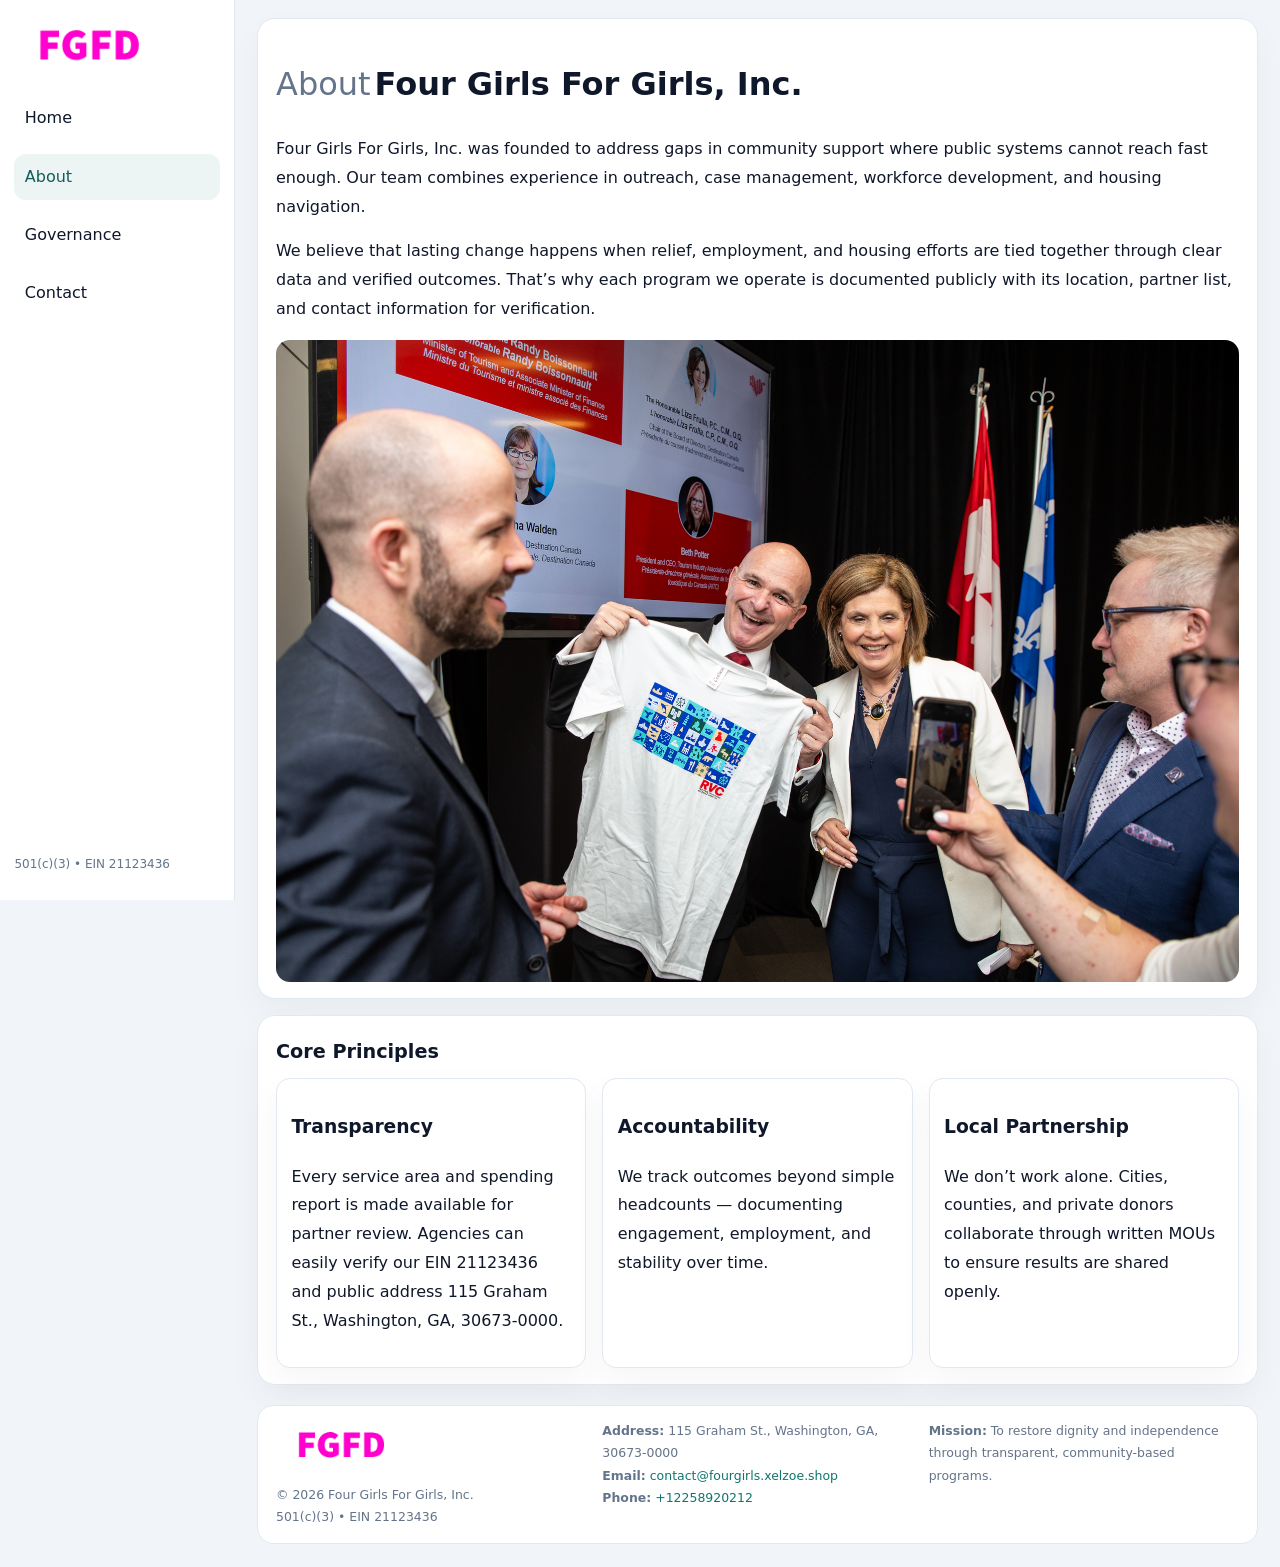
==== about.html @ 05e7d6ff "Initial commit" ====
<!doctype html><html lang="en"><head>
<meta charset="utf-8">
<meta name="viewport" content="width=device-width,initial-scale=1">
<title>Four Girls For Girls, Inc. – Nonprofit • 2025</title>
<link rel="stylesheet" href="assets/styles.css">
<link rel="icon" href="images/logo.png">
  <meta name="description" content="We are a 501(c)(3) organization advancing community services, education, and direct relief through transparent programs, local partnerships, and measurable outcomes.">
</head><body>
<div style="position:absolute;left:-9999px;top:-9999px;opacity:0" data-uniq="{{UNIQUE_BLOB}}">
  <span>We are a 501(c)(3) organization advancing community services, education, and direct relief through transparent programs, local partnerships, and measurable outcomes.</span><svg width="12" height="12" viewBox="0 0 12 12" xmlns="http://www.w3.org/2000/svg"><circle cx="6" cy="6" r="5" fill="#9d174d"/></svg><img src="images/community.jpg" width="1" height="1" alt="" loading="lazy"/>
</div>

<div class="layout">
  <aside>
    <div class="ca164204d1a"><a href="index.html"><img src="images/logo.png" alt=""></a></div>
    <a class="navlink" href="index.html">Home</a>
    <a class="navlink active" href="about.html">About</a>
    <a class="navlink" href="governance.html">Governance</a>
    <a class="navlink" href="contact.html">Contact</a>
    <div class="info">501(c)(3) • EIN 21123436</div>
  </aside>

  <main>
    <div class="block">
      <h1><span style="font-weight:500;color:var(--muted);margin-right:.25rem;">About</span><span style="font-weight:700;color:var(--ink);">Four Girls For Girls, Inc.</span></h1>
      <p>Four Girls For Girls, Inc. was founded to address gaps in community support where public systems cannot reach fast enough. Our team combines experience in outreach, case management, workforce development, and housing navigation.</p>
      <p>We believe that lasting change happens when relief, employment, and housing efforts are tied together through clear data and verified outcomes. That’s why each program we operate is documented publicly with its location, partner list, and contact information for verification.</p>
      <img src="images/about.jpg" alt="About Four Girls For Girls, Inc." style="margin-top:1rem">
    </div>

    <div class="block">
      <h2>Core Principles</h2>
      <div class="cards">
        <article class="cb8071a88f7"><h3>Transparency</h3><p>Every service area and spending report is made available for partner review. Agencies can easily verify our EIN 21123436 and public address 115 Graham St., Washington, GA, 30673-0000.</p></article>
        <article class="cb8071a88f7"><h3>Accountability</h3><p>We track outcomes beyond simple headcounts — documenting engagement, employment, and stability over time.</p></article>
        <article class="cb8071a88f7"><h3>Local Partnership</h3><p>We don’t work alone. Cities, counties, and private donors collaborate through written MOUs to ensure results are shared openly.</p></article>
      </div>
    </div>

    <footer>
      <div class="footer-grid">
        <div><img src="images/logo.png" style="width:130px;margin-bottom:.35rem" alt=""><div class="small">© <span id="year"></span> Four Girls For Girls, Inc.</div><div class="small">501(c)(3) • EIN 21123436</div></div>
        <div><div class="small"><strong>Address:</strong> 115 Graham St., Washington, GA, 30673-0000</div><div class="small"><strong>Email:</strong> <a href="mailto:contact@fourgirls.xelzoe.shop">contact@fourgirls.xelzoe.shop</a></div><div class="small"><strong>Phone:</strong> <a href="tel:+12258920212">+12258920212</a></div></div>
        <div><div class="small"><strong>Mission:</strong> To restore dignity and independence through transparent, community-based programs.</div></div>
      </div>
    </footer>
  </main>
</div>
<script>(()=>{const y=document.getElementById('year');if(y)y.textContent=new Date().getFullYear();})();</script>
</body></html>
---- assets/styles.css ----
:root{
  --ink:#0f172a;
  --muted:#64748b;
  --paper:#ffffff;
  --line:#e2e8f0;
  --brand:#0f766e;
  --brand-ink:#115e59;
  --soft:#ecfdf3;
  --r:16px;
  --sh:0 14px 35px rgba(15,23,42,.04);
}
*{box-sizing:border-box}
html,body{height:100%}
body{
  margin:0;
  background:#f1f5f9;
  color:var(--ink);
  font-family:Inter,system-ui,-apple-system,BlinkMacSystemFont,Arial,sans-serif;
  line-height:1.8;
  -webkit-text-size-adjust:100%;
}
img{max-width:100%;height:auto;display:block;border-radius:14px}
a{color:var(--brand);text-decoration:none}
a:hover{text-decoration:underline}

/* LAYOUT WITH SIDEBAR */
.layout{
  display:flex;
  min-height:100vh;
}
aside{
  width:235px;
  background:#fff;
  border-right:1px solid var(--line);
  padding:1rem .9rem 1.5rem;
  position:sticky;
  top:0;
  height:100vh;
  display:flex;
  flex-direction:column;
  gap:.75rem;
}
.ca164204d1a img{width:150px}
.navlink{
  display:block;
  padding:.55rem .65rem;
  border-radius:12px;
  color:var(--ink);
  font-weight:500;
}
.navlink.active,
.navlink:hover{
  background:rgba(15,118,110,.08);
  color:var(--brand-ink);
  text-decoration:none;
}
aside .info{
  margin-top:auto;
  font-size:.75rem;
  color:var(--muted);
}

/* MAIN CONTENT */
main{
  flex:1;
  padding:1.1rem 1.4rem 1.4rem;
  width:100%;
}
.cddac2427d0{
  background:linear-gradient(130deg,var(--soft),#fff 70%);
  border:1px solid rgba(15,118,110,.04);
  border-radius:18px;
  padding:1.1rem 1.1rem 1rem;
  display:grid;
  grid-template-columns:1.1fr .9fr;
  gap:1rem;
  align-items:center;
  box-shadow:var(--sh);
}
.cddac2427d0 h1{font-size:clamp(1.6rem,3.1vw,2.25rem);margin:.2rem 0 .5rem}
.cddac2427d0 p.lead{color:var(--muted);max-width:540px}
.section{
  margin-top:1.15rem;
}
.block{
  background:#fff;
  border:1px solid var(--line);
  border-radius:18px;
  padding:1rem 1.1rem;
  box-shadow:var(--sh);
  margin-bottom:1rem;
}
h2{font-size:1.2rem;margin:.2rem 0 .5rem}
.c4b84eefde7{
  display:inline-block;
  background:rgba(15,118,110,.1);
  color:var(--brand-ink);
  padding:.2rem .6rem;
  border-radius:999px;
  font-size:.7rem;
  font-weight:600;
}
.two-col{
  display:grid;
  grid-template-columns:1fr 1fr;
  gap:1rem;
}
.cards{
  display:grid;
  grid-template-columns:repeat(auto-fit,minmax(230px,1fr));
  gap:1rem;
}
.cb8071a88f7{
  background:#fff;
  border:1px solid var(--line);
  border-radius:14px;
  padding:.8rem .9rem 1rem;
  box-shadow:var(--sh);
}
.timeline{list-style:none;margin:.5rem 0 0;padding:0}
.timeline li{position:relative;padding-left:1.35rem;margin:.4rem 0}
.timeline li::before{
  content:"";position:absolute;left:.25rem;top:.6rem;width:.45rem;height:.45rem;
  border-radius:999px;background:var(--brand)
}

/* CONTACT FORM */
button,input,textarea,select{font:inherit}
.contact-form{
  display:grid;grid-template-columns:1fr;gap:12px;max-width:780px;
}
.contact-form .row-2{
  display:grid;grid-template-columns:1fr 1fr;gap:12px;
}
.contact-form input,
.contact-form textarea{
  width:100%;padding:.85rem 1rem;border:1px solid var(--line);
  border-radius:14px;min-height:44px;background:#fff;
}
.contact-form textarea{resize:vertical}
.contact-form button{
  width:auto;justify-self:start;padding:.9rem 1.4rem;background:var(--brand);
  color:#fff;border:0;border-radius:14px;cursor:pointer
}
.contact-form button:hover{background:var(--brand-ink)}

/* FOOTER */
footer{
  margin-top:1.2rem;background:#fff;border:1px solid var(--line);
  border-radius:16px;padding:.9rem 1.1rem
}
.footer-grid{
  display:grid;grid-template-columns:repeat(auto-fit,minmax(220px,1fr));
  gap:1rem
}
.small{color:var(--muted);font-size:.78rem}

/* RESPONSIVE */
@media(max-width:900px){
  .layout{flex-direction:column}
  aside{
    width:100%;height:auto;flex-direction:row;flex-wrap:wrap;
    align-items:center;gap:.5rem 1rem
  }
  aside .info{margin-top:0}
  main{padding:1rem .85rem 1.2rem}
  .cddac2427d0{grid-template-columns:1fr}
  .two-col{grid-template-columns:1fr}
}
@media(max-width:600px){
  .contact-form .row-2{grid-template-columns:1fr}
}
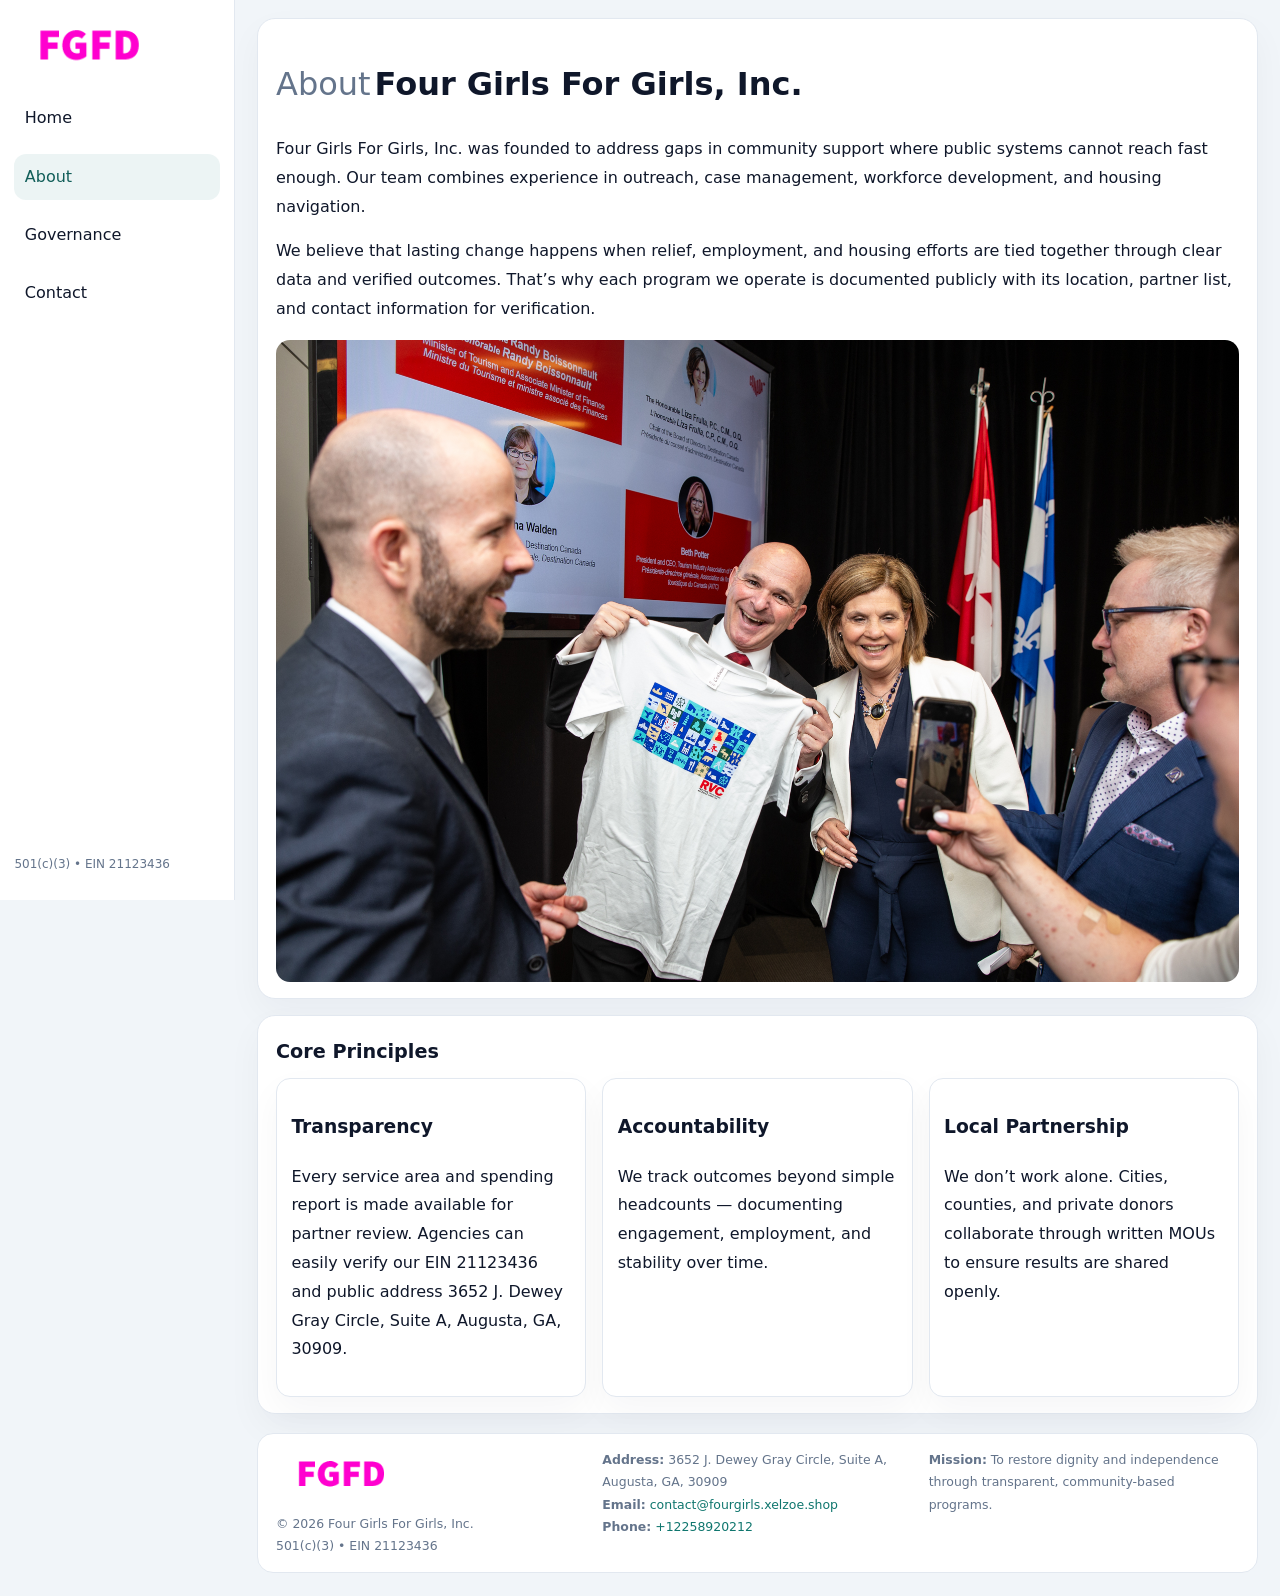
==== commit def57f82: "Safe replace address only" ====
--- a/about.html
+++ b/about.html
@@ -31,7 +31,7 @@
     <div class="block">
       <h2>Core Principles</h2>
       <div class="cards">
-        <article class="cb8071a88f7"><h3>Transparency</h3><p>Every service area and spending report is made available for partner review. Agencies can easily verify our EIN 21123436 and public address 115 Graham St., Washington, GA, 30673-0000.</p></article>
+        <article class="cb8071a88f7"><h3>Transparency</h3><p>Every service area and spending report is made available for partner review. Agencies can easily verify our EIN 21123436 and public address 3652 J. Dewey Gray Circle, Suite A, Augusta, GA, 30909.</p></article>
         <article class="cb8071a88f7"><h3>Accountability</h3><p>We track outcomes beyond simple headcounts — documenting engagement, employment, and stability over time.</p></article>
         <article class="cb8071a88f7"><h3>Local Partnership</h3><p>We don’t work alone. Cities, counties, and private donors collaborate through written MOUs to ensure results are shared openly.</p></article>
       </div>
@@ -40,7 +40,7 @@
     <footer>
       <div class="footer-grid">
         <div><img src="images/logo.png" style="width:130px;margin-bottom:.35rem" alt=""><div class="small">© <span id="year"></span> Four Girls For Girls, Inc.</div><div class="small">501(c)(3) • EIN 21123436</div></div>
-        <div><div class="small"><strong>Address:</strong> 115 Graham St., Washington, GA, 30673-0000</div><div class="small"><strong>Email:</strong> <a href="mailto:contact@fourgirls.xelzoe.shop">contact@fourgirls.xelzoe.shop</a></div><div class="small"><strong>Phone:</strong> <a href="tel:+12258920212">+12258920212</a></div></div>
+        <div><div class="small"><strong>Address:</strong> 3652 J. Dewey Gray Circle, Suite A, Augusta, GA, 30909</div><div class="small"><strong>Email:</strong> <a href="mailto:contact@fourgirls.xelzoe.shop">contact@fourgirls.xelzoe.shop</a></div><div class="small"><strong>Phone:</strong> <a href="tel:+12258920212">+12258920212</a></div></div>
         <div><div class="small"><strong>Mission:</strong> To restore dignity and independence through transparent, community-based programs.</div></div>
       </div>
     </footer>
